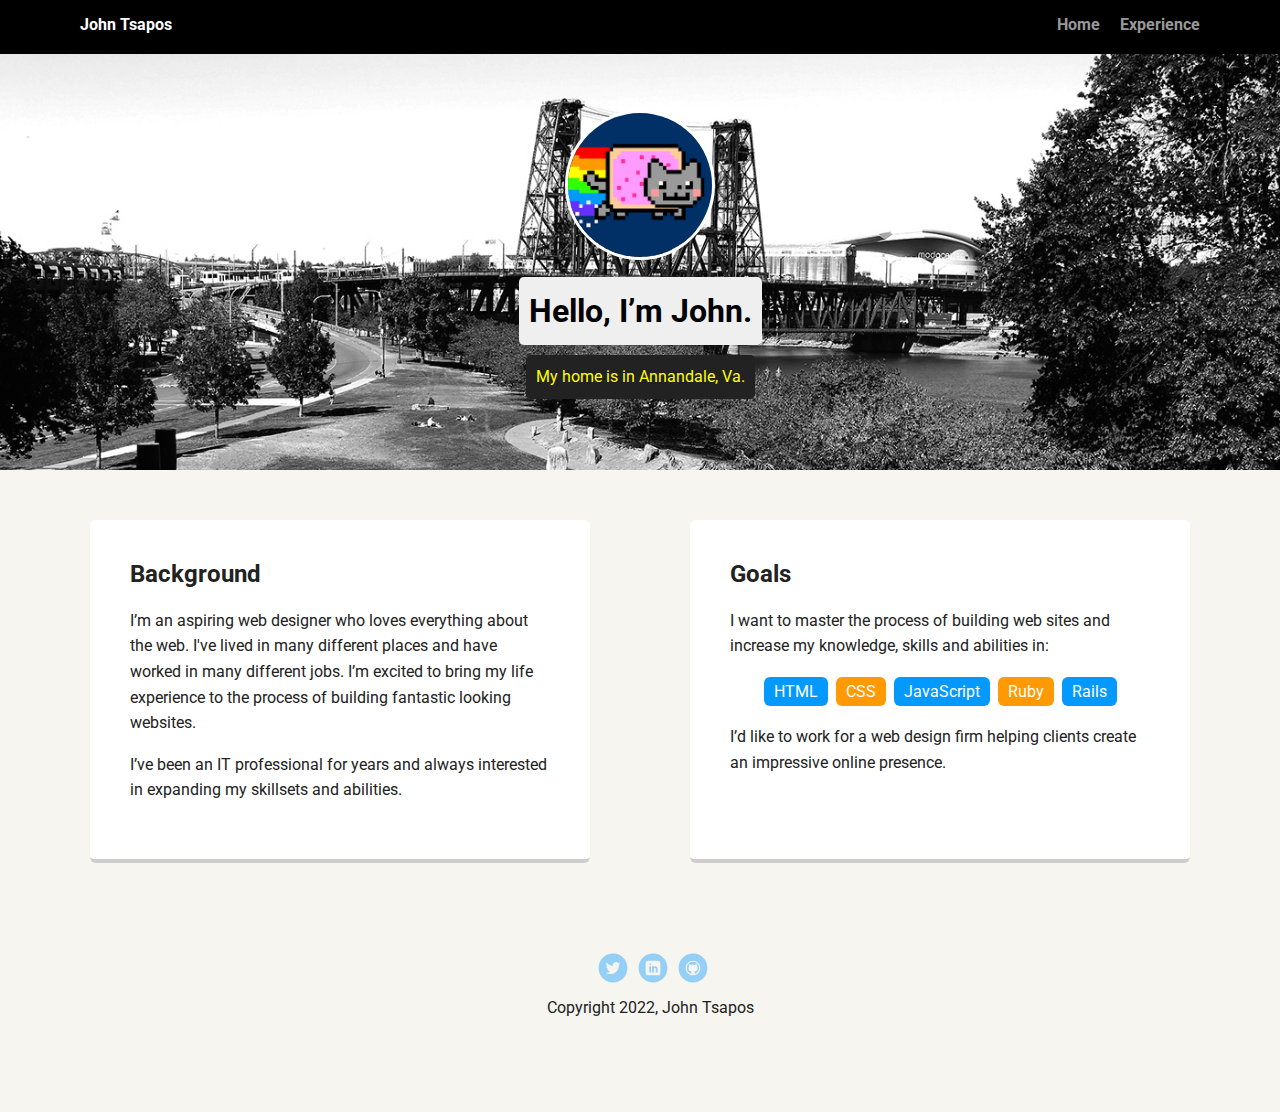
==== index.html @ 17a69727 "Initial commit" ====
<!doctype html>
<html lang="en">

<head>
  <meta charset="utf-8">
  <title>John Tsapos's Profile</title>
  <meta name="viewport" content="width=device-width, initial-scale=1.0">
  <link rel="stylesheet" href="styles.css">
  <link href="https://fonts.googleapis.com/css?family=Muli%7CRoboto:400,300,500,700,900" rel="stylesheet">
</head>

<body>

  <div class="main-nav">
    <ul class="nav">
      <li class="name">John Tsapos</li>
      <li><a href="index.html">Home</a></li>
      <li><a href="experience.html">Experience</a></li>
    </ul>
  </div>

  <header>
    <img src="images/me.png" alt="Drawing of John Tsapos" class="profile-image">
    <h1 class="tag name">Hello, I’m John.</h1>
    <p class="tag location">My home is in Annandale, Va.</p>
  </header>

  <main class="flex">
    <div class="card">
      <h2>Background</h2>
      <p>I’m an aspiring web designer who loves everything about the web. I've lived in many different places and have
        worked in many different jobs. I’m excited to bring my life experience to the process of building fantastic
        looking websites.</p>
      <p>I’ve been an IT professional for years and always interested in expanding my skillsets and abilities.</p>
    </div>

    <div class="card">
      <h2>Goals</h2>
      <p>I want to master the process of building web sites and increase my knowledge, skills and abilities in:</p>
      <ul class="skills">
        <li>HTML</li>
        <li>CSS</li>
        <li>JavaScript</li>
        <li>Ruby</li>
        <li>Rails</li>
      </ul>
      <p>I’d like to work for a web design firm helping clients create an impressive online presence.</p>
    </div>

  </main>
  <footer>
    <ul>
      <li><a href="#" class="social twitter">Twitter</a></li>
      <li><a href="#" class="social linkedin">LinkedIn</a></li>
      <li><a href="#" class="social github">Github</a></li>
    </ul>
    <p class="copyright">Copyright 2022, John Tsapos</p>
  </footer>
</body>

</html>
---- styles.css ----
/* Global Layout Set-up */
* { 
  box-sizing: border-box;
}
  
body {
  margin: 0;
  padding: 0;
  text-align: center;
  font-family: 'Roboto', sans-serif;
  color: #222;
  background: #f7f5f0;
}
/* Link Styles */

a {
  text-decoration: none;
  color: #999;
}
a:hover {
  color: #6633ff;
}

/* Section Styles */

.main-nav {
  width: 100%;
  background: black;
  min-height: 30px;
  padding: 10px;
  position: fixed;
  text-align: center;
}
.nav {
  display: flex;
  justify-content: space-around;
  font-weight: 700;
  list-style-type: none;
  margin: 0 auto;
  padding: 0;
}

.nav .name {
    display: block;
    margin-right: auto;
    color: white;
}
.nav li {
  padding: 5px 10px 10px 10px;
}
.nav a {
  transition: all .5s;
}
.nav a:hover {
  color: white
}

header {
  text-align: center;
  background: url('images/portland.jpg') no-repeat top center ;
  background-size: cover;
  overflow: hidden;
  padding-top: 60px;
}
header {
  line-height: 1.5;
}
header .profile-image {
  margin-top: 50px;
  width: 150px;
  height: 150px;
  border-radius: 50%;
  border: 3px solid white;
  transition: all .5s;
}
header .profile-image:hover {
  transform: scale(1.2) rotate(5deg);
}
.tag {
  background-color: #efefef;
  color: black;
  padding: 10px;
  border-radius: 5px;
  display: table;
  margin: 10px auto;
} 
.location {
  background-color: #222;
  color: yellow;
}
.card {
  margin: 30px;
  padding: 20px 40px 40px;
  max-width: 500px;
  text-align: left;
  background: #fff;
  border-bottom: 4px solid #ccc;
  border-radius: 6px;
  transition: all .5s;
}
.card:hover {
  border-color: #ff99ff;
}

ul.skills {
  padding: 0;
  text-align: center;
}

.skills li {
  border-radius: 6px;
  display: inline-block;
  background: #ff9904;
  color: white;
  padding: 5px 10px;
  margin: 2px;
}

.skills li:nth-child(odd) {
  background: #0399ff;
}

footer {
  width: 100%;
  min-height: 30px;
  padding: 20px 0 40px 20px;
}

footer .copyright {
  top: -8px;
  font-size: .75em;
}

footer ul {
  list-style-type: none;
  margin: 0;
  padding: 0;
}

footer ul li {
  display: inline-block;
}

a.social {
  display: inline-block;
  text-indent: -9999px;
  margin-left: 5px;
  width: 30px;
  height: 30px;
  background-size: 30px 30px;
  opacity: .4;
  transition: all .5s;
}
a.twitter {
  background-image: url(images/twitter.svg);
}
a.linkedin {
  background-image: url(images/linkedin.svg);
}
a.github {
  background-image: url(images/github.svg);
}
a.social:hover {
  opacity: 1;
}
.clearfix {
  clear: both;
}

/* Styles for larger screens */
@media screen and (min-width: 720px) {
  
  .flex {
      display: -ms-flexbox;      /* TWEENER - IE 10 */
      display: flex; 
      max-width: 1200px;
      -ms-flex-pack: distribute;
      justify-content: space-around;
      margin: 0 auto;
  }

  header {
    min-height: 470px;
  }

  .nav {
    max-width: 1200px;
    padding: 0 30px;
  }


  main {
    padding-top: 20px;
  }

  main p {
    line-height: 1.6em;
  }

  footer {
    font-size: 1.3em;
    max-width: 1200px;
    margin: 40px auto;
  }

}
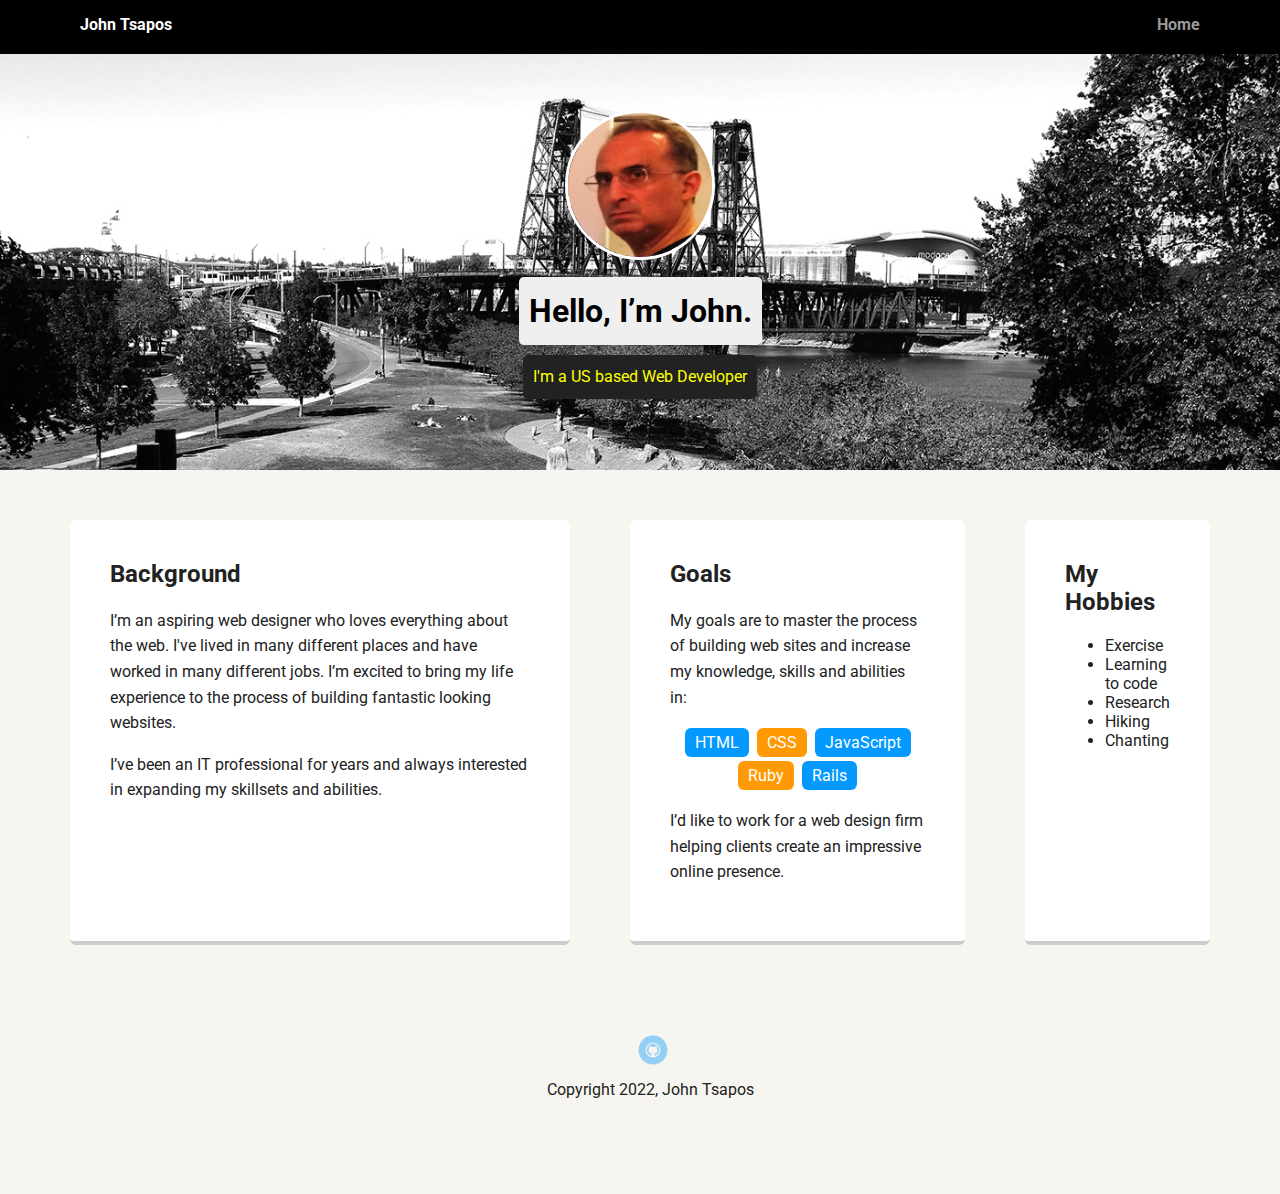
==== commit 3b4b7178: "Updated text for name, background and goals" ====
--- a/index.html
+++ b/index.html
@@ -15,14 +15,13 @@
     <ul class="nav">
       <li class="name">John Tsapos</li>
       <li><a href="index.html">Home</a></li>
-      <li><a href="experience.html">Experience</a></li>
     </ul>
   </div>
 
   <header>
-    <img src="images/me.png" alt="Drawing of John Tsapos" class="profile-image">
+    <img src="images/new_profile_pic.png" alt="Picture of John Tsapos" class="profile-image">
     <h1 class="tag name">Hello, I’m John.</h1>
-    <p class="tag location">My home is in Annandale, Va.</p>
+    <p class="tag location">I'm a US based Web Developer</p>
   </header>
 
   <main class="flex">
@@ -36,7 +35,8 @@
 
     <div class="card">
       <h2>Goals</h2>
-      <p>I want to master the process of building web sites and increase my knowledge, skills and abilities in:</p>
+      <p>My goals are to master the process of building web sites and increase my knowledge, skills and abilities in:
+      </p>
       <ul class="skills">
         <li>HTML</li>
         <li>CSS</li>
@@ -47,12 +47,21 @@
       <p>I’d like to work for a web design firm helping clients create an impressive online presence.</p>
     </div>
 
+    <div class="card">
+      <h2>My Hobbies</h2>
+      <ul class="hobbies">
+        <li>Exercise</li>
+        <li>Learning to code</li>
+        <li>Research</li>
+        <li>Hiking</li>
+        <li>Chanting</li>
+      </ul>
+    </div>
+
   </main>
   <footer>
     <ul>
-      <li><a href="#" class="social twitter">Twitter</a></li>
-      <li><a href="#" class="social linkedin">LinkedIn</a></li>
-      <li><a href="#" class="social github">Github</a></li>
+      <li><a href="https://github.com/jtsapos1" class="social github">Github</a></li>
     </ul>
     <p class="copyright">Copyright 2022, John Tsapos</p>
   </footer>
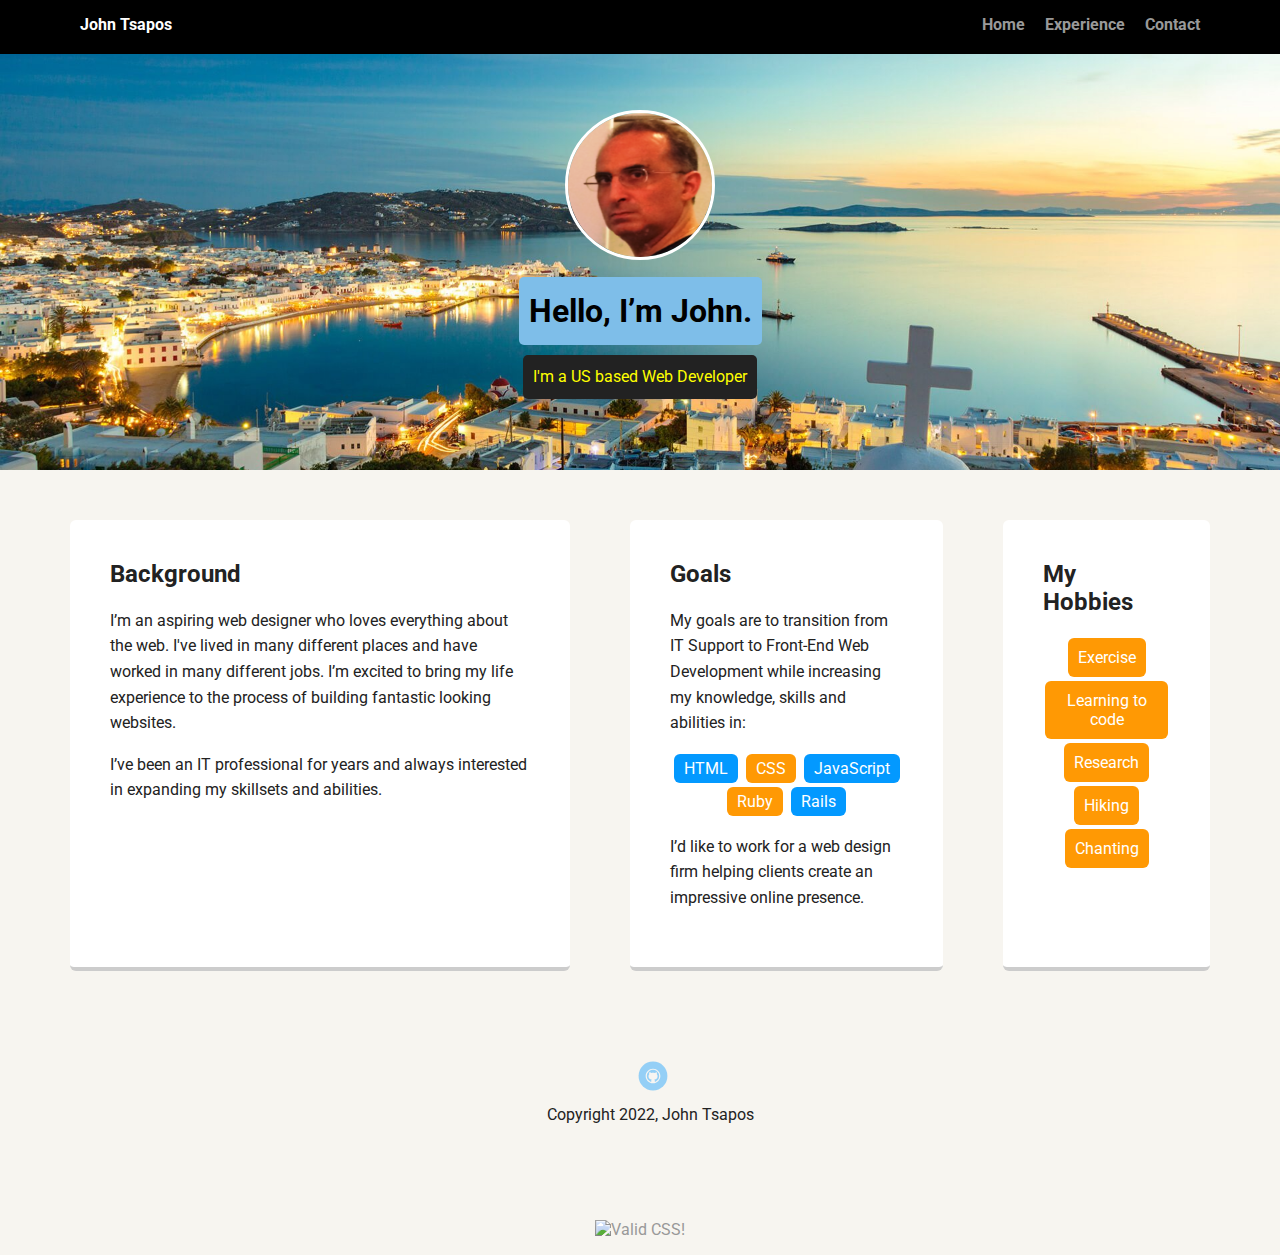
==== commit 329a872f: "Updated index.html with "hobbies" section" ====
--- a/index.html
+++ b/index.html
@@ -15,6 +15,8 @@
     <ul class="nav">
       <li class="name">John Tsapos</li>
       <li><a href="index.html">Home</a></li>
+      <li><a href="experience.html">Experience</a></li>
+      <li><a href="contact.html">Contact</a></li>
     </ul>
   </div>
 
@@ -35,7 +37,8 @@
 
     <div class="card">
       <h2>Goals</h2>
-      <p>My goals are to master the process of building web sites and increase my knowledge, skills and abilities in:
+      <p>My goals are to transition from IT Support to Front-End Web Development while increasing my knowledge, skills
+        and abilities in:
       </p>
       <ul class="skills">
         <li>HTML</li>
@@ -66,5 +69,11 @@
     <p class="copyright">Copyright 2022, John Tsapos</p>
   </footer>
 </body>
+<p>
+  <a href="http://jigsaw.w3.org/css-validator/check/referer">
+    <img style="border:0;width:88px;height:31px" src="http://jigsaw.w3.org/css-validator/images/vcss"
+      alt="Valid CSS!" />
+  </a>
+</p>
 
 </html>--- a/styles.css
+++ b/styles.css
@@ -1,8 +1,8 @@
 /* Global Layout Set-up */
-* { 
+* {
   box-sizing: border-box;
 }
-  
+
 body {
   margin: 0;
   padding: 0;
@@ -11,12 +11,14 @@
   color: #222;
   background: #f7f5f0;
 }
+
 /* Link Styles */
 
 a {
   text-decoration: none;
   color: #999;
 }
+
 a:hover {
   color: #6633ff;
 }
@@ -31,6 +33,7 @@
   position: fixed;
   text-align: center;
 }
+
 .nav {
   display: flex;
   justify-content: space-around;
@@ -41,30 +44,35 @@
 }
 
 .nav .name {
-    display: block;
-    margin-right: auto;
-    color: white;
-}
+  display: block;
+  margin-right: auto;
+  color: white;
+}
+
 .nav li {
   padding: 5px 10px 10px 10px;
 }
+
 .nav a {
   transition: all .5s;
 }
+
 .nav a:hover {
   color: white
 }
 
 header {
   text-align: center;
-  background: url('images/portland.jpg') no-repeat top center ;
+  background: url('images/new_background.jpg') no-repeat top center;
   background-size: cover;
   overflow: hidden;
   padding-top: 60px;
 }
+
 header {
   line-height: 1.5;
 }
+
 header .profile-image {
   margin-top: 50px;
   width: 150px;
@@ -73,21 +81,26 @@
   border: 3px solid white;
   transition: all .5s;
 }
+
 header .profile-image:hover {
   transform: scale(1.2) rotate(5deg);
-}
+  border: #0399ff
+}
+
 .tag {
-  background-color: #efefef;
+  background-color: #7ebee9;
   color: black;
   padding: 10px;
   border-radius: 5px;
   display: table;
   margin: 10px auto;
-} 
+}
+
 .location {
   background-color: #222;
   color: yellow;
 }
+
 .card {
   margin: 30px;
   padding: 20px 40px 40px;
@@ -98,8 +111,23 @@
   border-radius: 6px;
   transition: all .5s;
 }
+
 .card:hover {
   border-color: #ff99ff;
+}
+
+ul.hobbies {
+  padding: 0;
+  text-align: center;
+}
+
+.hobbies li {
+  border-radius: 6px;
+  display: inline-block;
+  background: #ff9904;
+  color: white;
+  padding: 10px 10px;
+  margin: 2px;
 }
 
 ul.skills {
@@ -151,32 +179,38 @@
   opacity: .4;
   transition: all .5s;
 }
+
 a.twitter {
   background-image: url(images/twitter.svg);
 }
+
 a.linkedin {
   background-image: url(images/linkedin.svg);
 }
+
 a.github {
   background-image: url(images/github.svg);
 }
+
 a.social:hover {
   opacity: 1;
 }
+
 .clearfix {
   clear: both;
 }
 
 /* Styles for larger screens */
 @media screen and (min-width: 720px) {
-  
+
   .flex {
-      display: -ms-flexbox;      /* TWEENER - IE 10 */
-      display: flex; 
-      max-width: 1200px;
-      -ms-flex-pack: distribute;
-      justify-content: space-around;
-      margin: 0 auto;
+    display: -ms-flexbox;
+    /* TWEENER - IE 10 */
+    display: flex;
+    max-width: 1200px;
+    -ms-flex-pack: distribute;
+    justify-content: space-around;
+    margin: 0 auto;
   }
 
   header {
@@ -203,5 +237,4 @@
     margin: 40px auto;
   }
 
-}
-
+}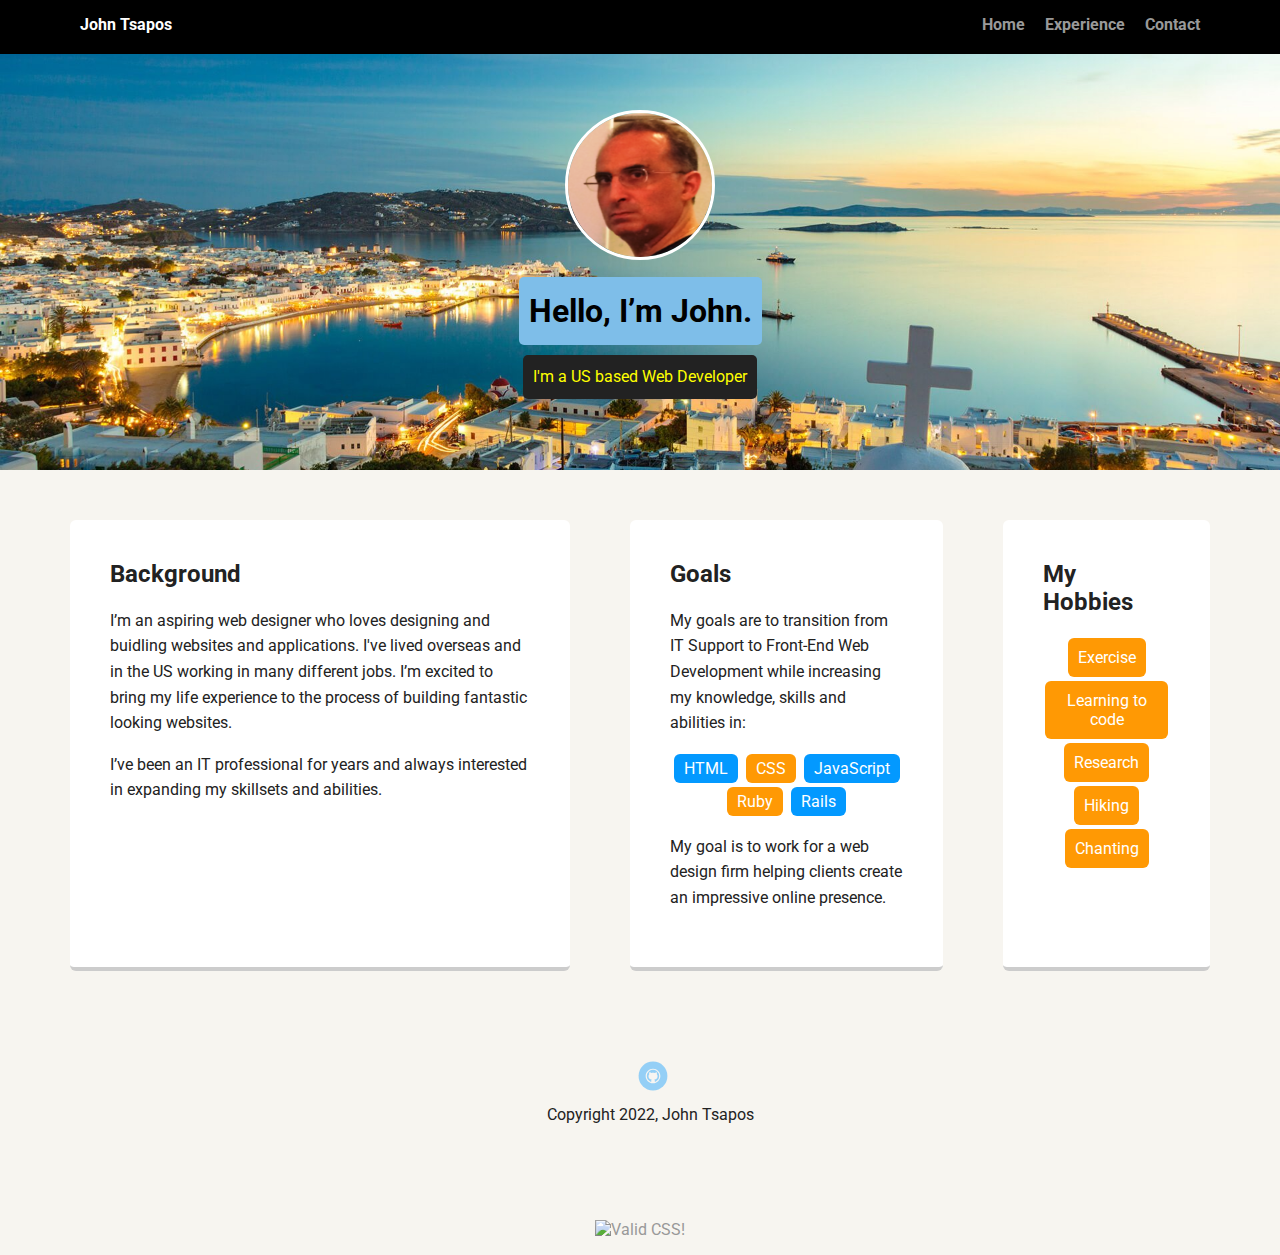
==== commit d2eaaf60: "Changed div tags to make them more semantic" ====
--- a/index.html
+++ b/index.html
@@ -11,14 +11,14 @@
 
 <body>
 
-  <div class="main-nav">
+  <nav class="main-nav">
     <ul class="nav">
       <li class="name">John Tsapos</li>
       <li><a href="index.html">Home</a></li>
       <li><a href="experience.html">Experience</a></li>
       <li><a href="contact.html">Contact</a></li>
     </ul>
-  </div>
+  </nav>
 
   <header>
     <img src="images/new_profile_pic.png" alt="Picture of John Tsapos" class="profile-image">
@@ -27,15 +27,16 @@
   </header>
 
   <main class="flex">
-    <div class="card">
+    <section class="card">
       <h2>Background</h2>
-      <p>I’m an aspiring web designer who loves everything about the web. I've lived in many different places and have
-        worked in many different jobs. I’m excited to bring my life experience to the process of building fantastic
+      <p>I’m an aspiring web designer who loves designing and buidling websites and applications. I've lived overseas
+        and in the US
+        working in many different jobs. I’m excited to bring my life experience to the process of building fantastic
         looking websites.</p>
       <p>I’ve been an IT professional for years and always interested in expanding my skillsets and abilities.</p>
-    </div>
+    </section>
 
-    <div class="card">
+    <section class="card">
       <h2>Goals</h2>
       <p>My goals are to transition from IT Support to Front-End Web Development while increasing my knowledge, skills
         and abilities in:
@@ -47,10 +48,10 @@
         <li>Ruby</li>
         <li>Rails</li>
       </ul>
-      <p>I’d like to work for a web design firm helping clients create an impressive online presence.</p>
-    </div>
+      <p>My goal is to work for a web design firm helping clients create an impressive online presence.</p>
+    </section>
 
-    <div class="card">
+    <section class="card">
       <h2>My Hobbies</h2>
       <ul class="hobbies">
         <li>Exercise</li>
@@ -59,7 +60,7 @@
         <li>Hiking</li>
         <li>Chanting</li>
       </ul>
-    </div>
+    </section>
 
   </main>
   <footer>
@@ -68,12 +69,13 @@
     </ul>
     <p class="copyright">Copyright 2022, John Tsapos</p>
   </footer>
+
+  <p>
+    <a href="http://jigsaw.w3.org/css-validator/check/referer">
+      <img style="border:0;width:88px;height:31px" src="http://jigsaw.w3.org/css-validator/images/vcss"
+        alt="Valid CSS!" />
+    </a>
+  </p>
 </body>
-<p>
-  <a href="http://jigsaw.w3.org/css-validator/check/referer">
-    <img style="border:0;width:88px;height:31px" src="http://jigsaw.w3.org/css-validator/images/vcss"
-      alt="Valid CSS!" />
-  </a>
-</p>
 
 </html>--- a/styles.css
+++ b/styles.css
@@ -84,7 +84,7 @@
 
 header .profile-image:hover {
   transform: scale(1.2) rotate(5deg);
-  border: #0399ff
+  border: 2px solid #0399ff
 }
 
 .tag {
@@ -99,6 +99,16 @@
 .location {
   background-color: #222;
   color: yellow;
+}
+
+.about {
+  text-align: center;
+}
+
+.contact {
+  color: blue;
+  text-decoration: #0399ff;
+
 }
 
 .card {
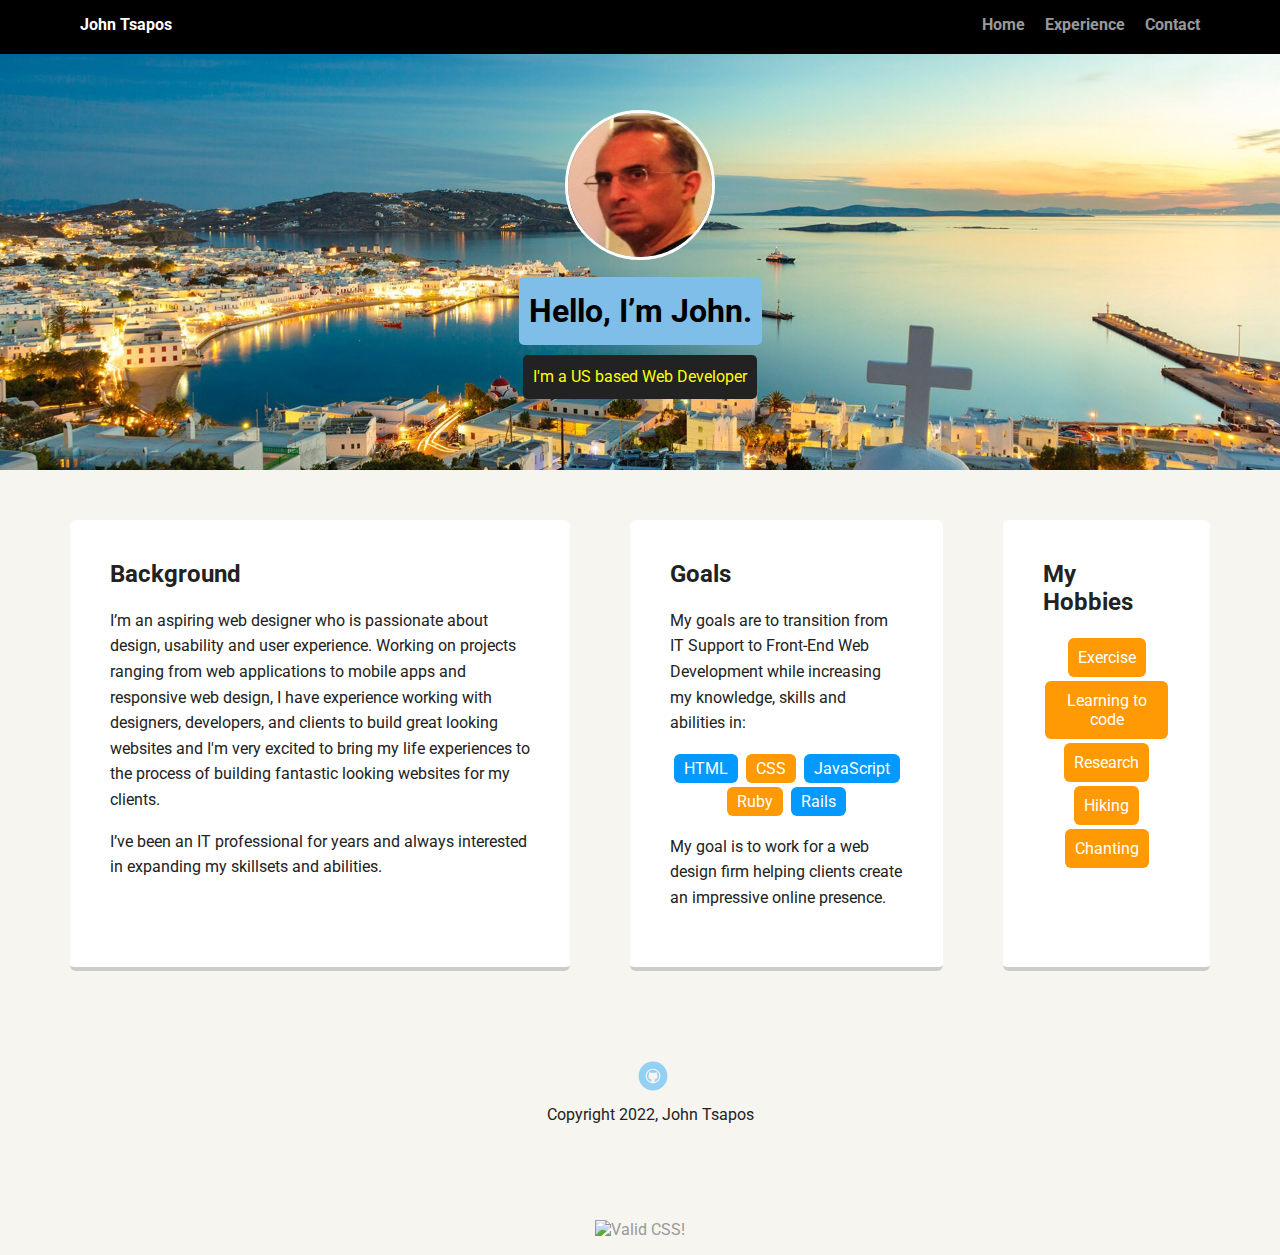
==== commit b85a4840: "Updated placeholder text" ====
--- a/index.html
+++ b/index.html
@@ -29,10 +29,12 @@
   <main class="flex">
     <section class="card">
       <h2>Background</h2>
-      <p>I’m an aspiring web designer who loves designing and buidling websites and applications. I've lived overseas
-        and in the US
-        working in many different jobs. I’m excited to bring my life experience to the process of building fantastic
-        looking websites.</p>
+      <p>I’m an aspiring web designer who is passionate about design, usability and user experience.
+        Working on projects ranging from web applications to mobile apps and responsive web design, I have experience
+        working with designers,
+        developers, and clients to build great looking websites and I'm very excited to bring my life experiences to the
+        process of building fantastic looking websites for my clients.
+      </p>
       <p>I’ve been an IT professional for years and always interested in expanding my skillsets and abilities.</p>
     </section>
 
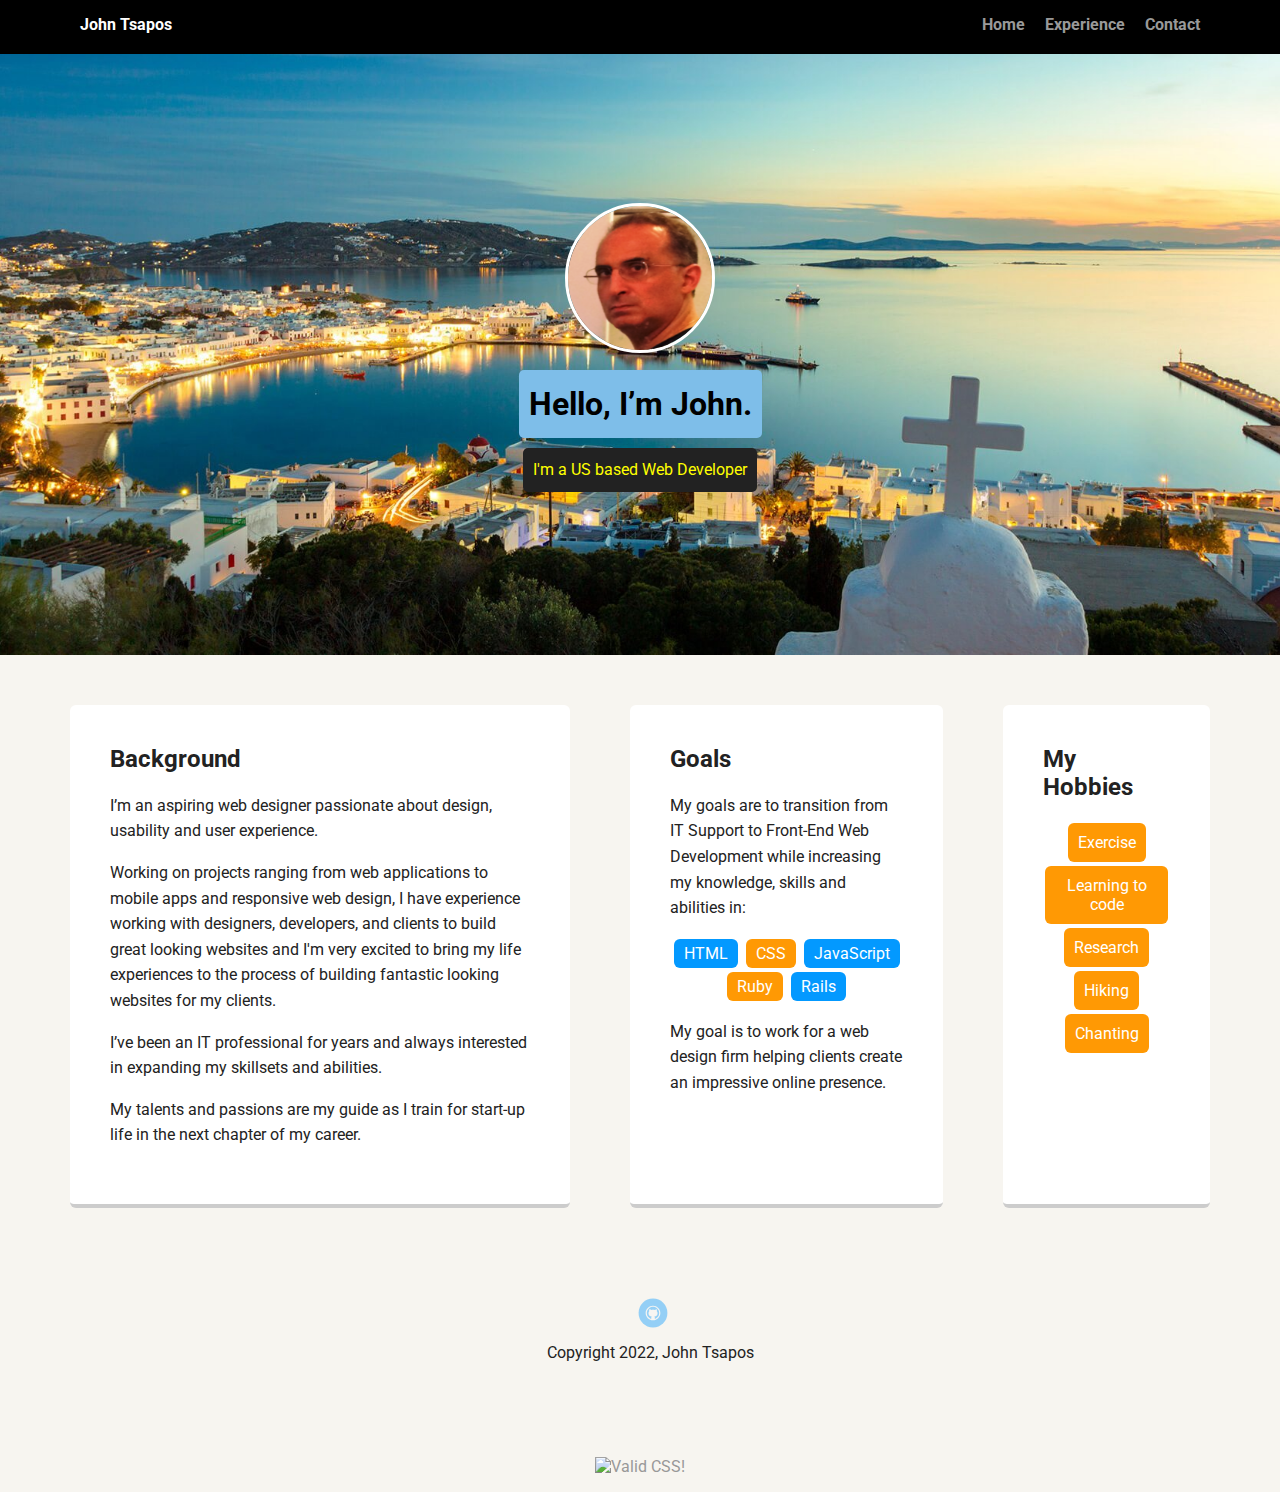
==== commit cbf01ecf: "Updated index.html" ====
--- a/index.html
+++ b/index.html
@@ -29,13 +29,16 @@
   <main class="flex">
     <section class="card">
       <h2>Background</h2>
-      <p>I’m an aspiring web designer who is passionate about design, usability and user experience.
-        Working on projects ranging from web applications to mobile apps and responsive web design, I have experience
-        working with designers,
-        developers, and clients to build great looking websites and I'm very excited to bring my life experiences to the
-        process of building fantastic looking websites for my clients.
+      <p>I’m an aspiring web designer passionate about design, usability and user experience.</p>
+      <p>Working on projects ranging from web applications to mobile apps and responsive web design, I have experience
+        working with designers, developers, and clients to build great looking websites and I'm very excited to bring my
+        life experiences to the
+        process of building fantastic looking websites for my clients.</p>
+      <p>I’ve been an IT professional for years and always interested in expanding my skillsets and abilities.</p>
+      <p>My talents and passions are my guide as I train for start-up life in the next
+        chapter of my career.
       </p>
-      <p>I’ve been an IT professional for years and always interested in expanding my skillsets and abilities.</p>
+
     </section>
 
     <section class="card">
--- a/styles.css
+++ b/styles.css
@@ -247,4 +247,12 @@
     margin: 40px auto;
   }
 
+}
+
+/* Media Queries ------------------- */
+@media screen and (min-width: 720px) {
+  header {
+    padding: 17vh 1rem;
+  }
+
 }